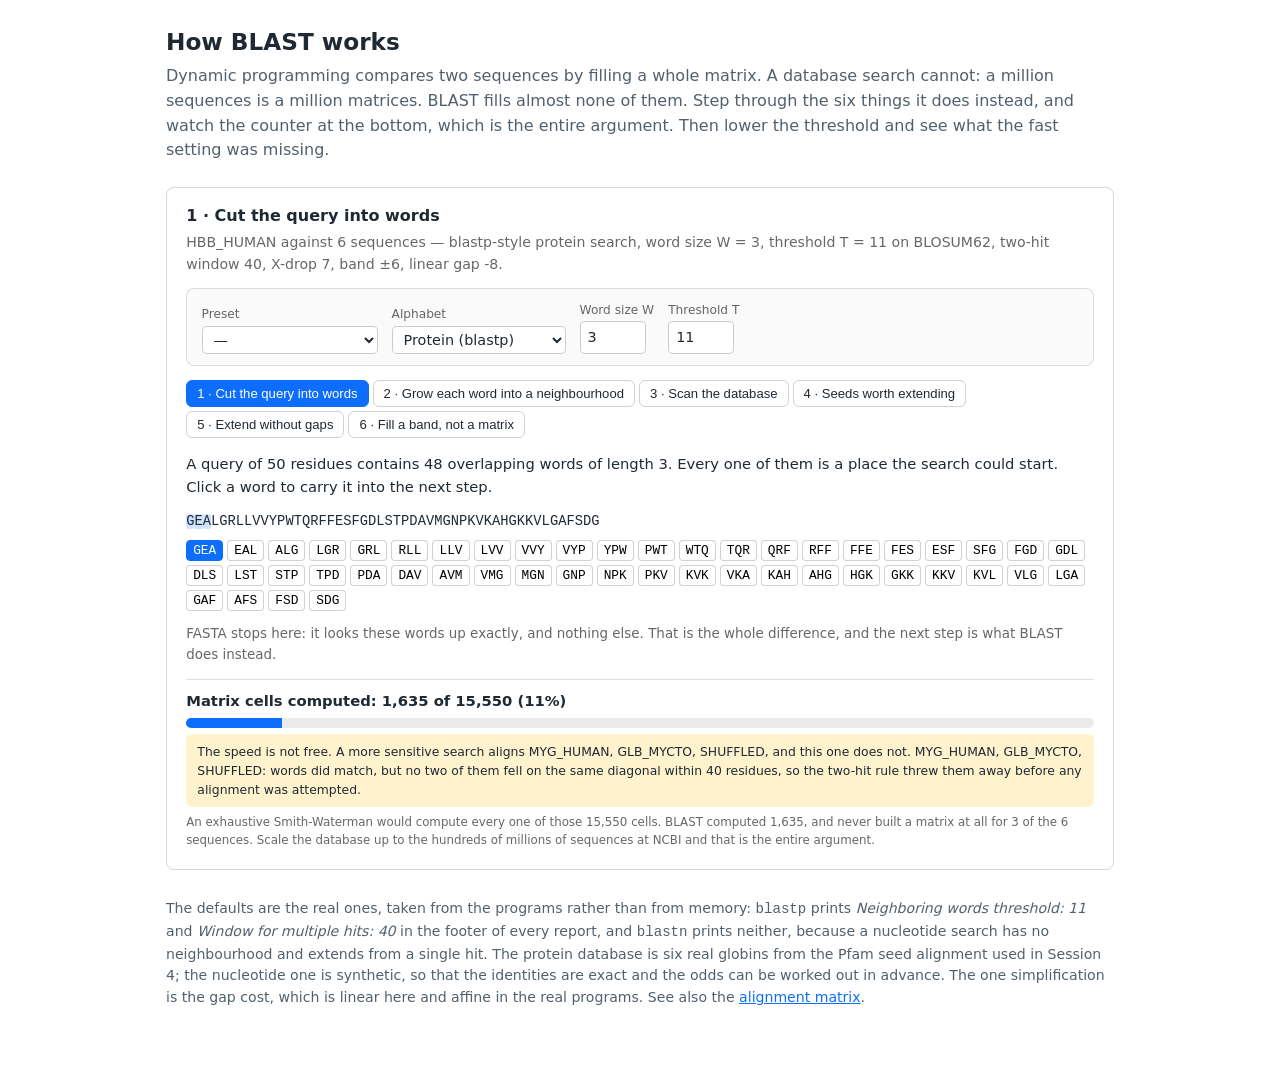
==== blast.html @ 46542a34 "Sync from BioinfoCourse book/ (2026-11-17T12:47:42Z)" ====
<!doctype html>
<html lang="en">
<head>
<meta charset="utf-8">
<meta name="viewport" content="width=device-width, initial-scale=1">
<title>How BLAST works &middot; KB8029</title>
<!--
  The six steps of a BLAST search, run on a database small enough to watch.
  The companion to dp.html: that page fills a whole alignment matrix, this one
  shows how BLAST avoids filling almost all of it.

  Almost nothing here: the settings bar, the step switcher and every panel come
  from js/blast-search.js, which the book pages load too. dp-matrix.js has to
  load first, because blast-search.js borrows its BLOSUM62 rather than keeping
  a second copy.
-->
<script src="js/dp-matrix.js"></script>
<script src="js/blast-search.js"></script>
<style>
  * { box-sizing: border-box; }
  body { margin: 0; background: #fff; color: #1f2933;
         font: 16px/1.55 system-ui, -apple-system, "Segoe UI", sans-serif; }
  main { max-width: 980px; margin: 0 auto; padding: 24px 16px 64px; }
  h1 { font-size: 1.45rem; margin: 0 0 4px; }
  p.sub { color: #52606d; margin: 0 0 1.5em; }
  p.foot { color: #52606d; font-size: 0.88em; margin-top: 2em; }
  a { color: #0d6efd; }
</style>
</head>
<body>
<main>
  <h1>How BLAST works</h1>
  <p class="sub">Dynamic programming compares two sequences by filling a whole matrix. A database search
  cannot: a million sequences is a million matrices. BLAST fills almost none of them. Step through the
  six things it does instead, and watch the counter at the bottom, which is the entire argument.
  Then lower the threshold and see what the fast setting was missing.</p>
  <div id="blast"></div>
  <p class="foot">The defaults are the real ones, taken from the programs rather than from memory:
  <code>blastp</code> prints <em>Neighboring words threshold: 11</em> and <em>Window for multiple
  hits: 40</em> in the footer of every report, and <code>blastn</code> prints neither, because a
  nucleotide search has no neighbourhood and extends from a single hit. The protein database is six
  real globins from the Pfam seed alignment used in Session 4; the nucleotide one is synthetic, so
  that the identities are exact and the odds can be worked out in advance. The one simplification is
  the gap cost, which is linear here and affine in the real programs.
  See also the <a href="dp.html">alignment matrix</a>.</p>
</main>
<script>
renderBLAST("blast", {
  controls: true,
  alphabet: "protein",
  step: 0
});
</script>
</body>
</html>
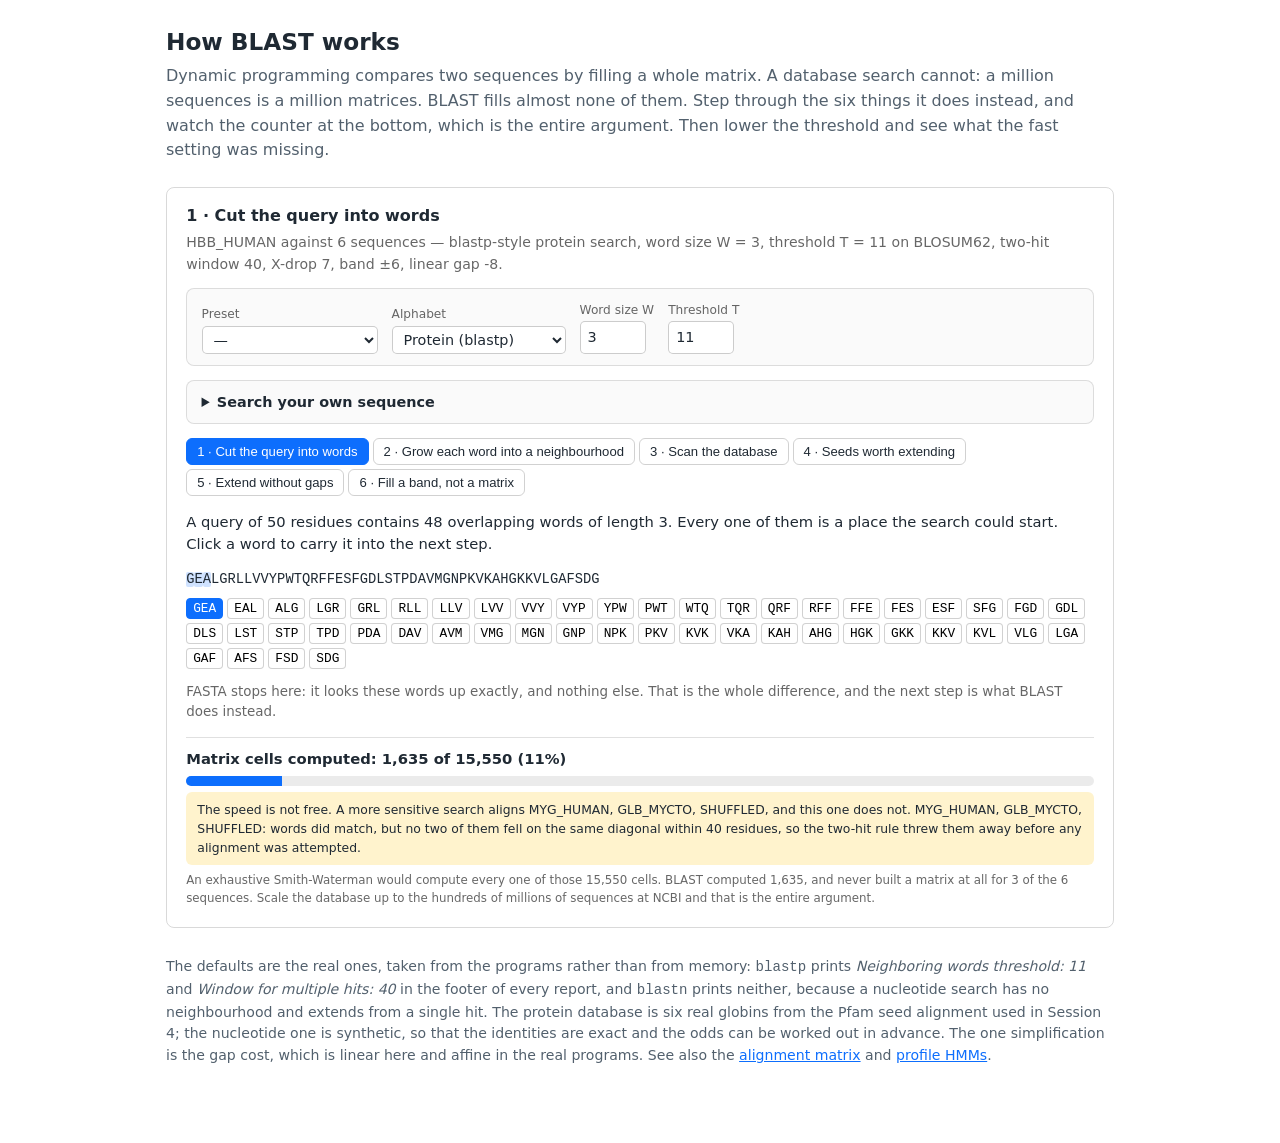
==== commit dafd282e: "Sync from BioinfoCourse book/ (2026-11-17T16:24:56Z)" ====
--- a/blast.html
+++ b/blast.html
@@ -42,7 +42,7 @@
   real globins from the Pfam seed alignment used in Session 4; the nucleotide one is synthetic, so
   that the identities are exact and the odds can be worked out in advance. The one simplification is
   the gap cost, which is linear here and affine in the real programs.
-  See also the <a href="dp.html">alignment matrix</a>.</p>
+  See also the <a href="dp.html">alignment matrix</a> and <a href="hmm.html">profile HMMs</a>.</p>
 </main>
 <script>
 renderBLAST("blast", {
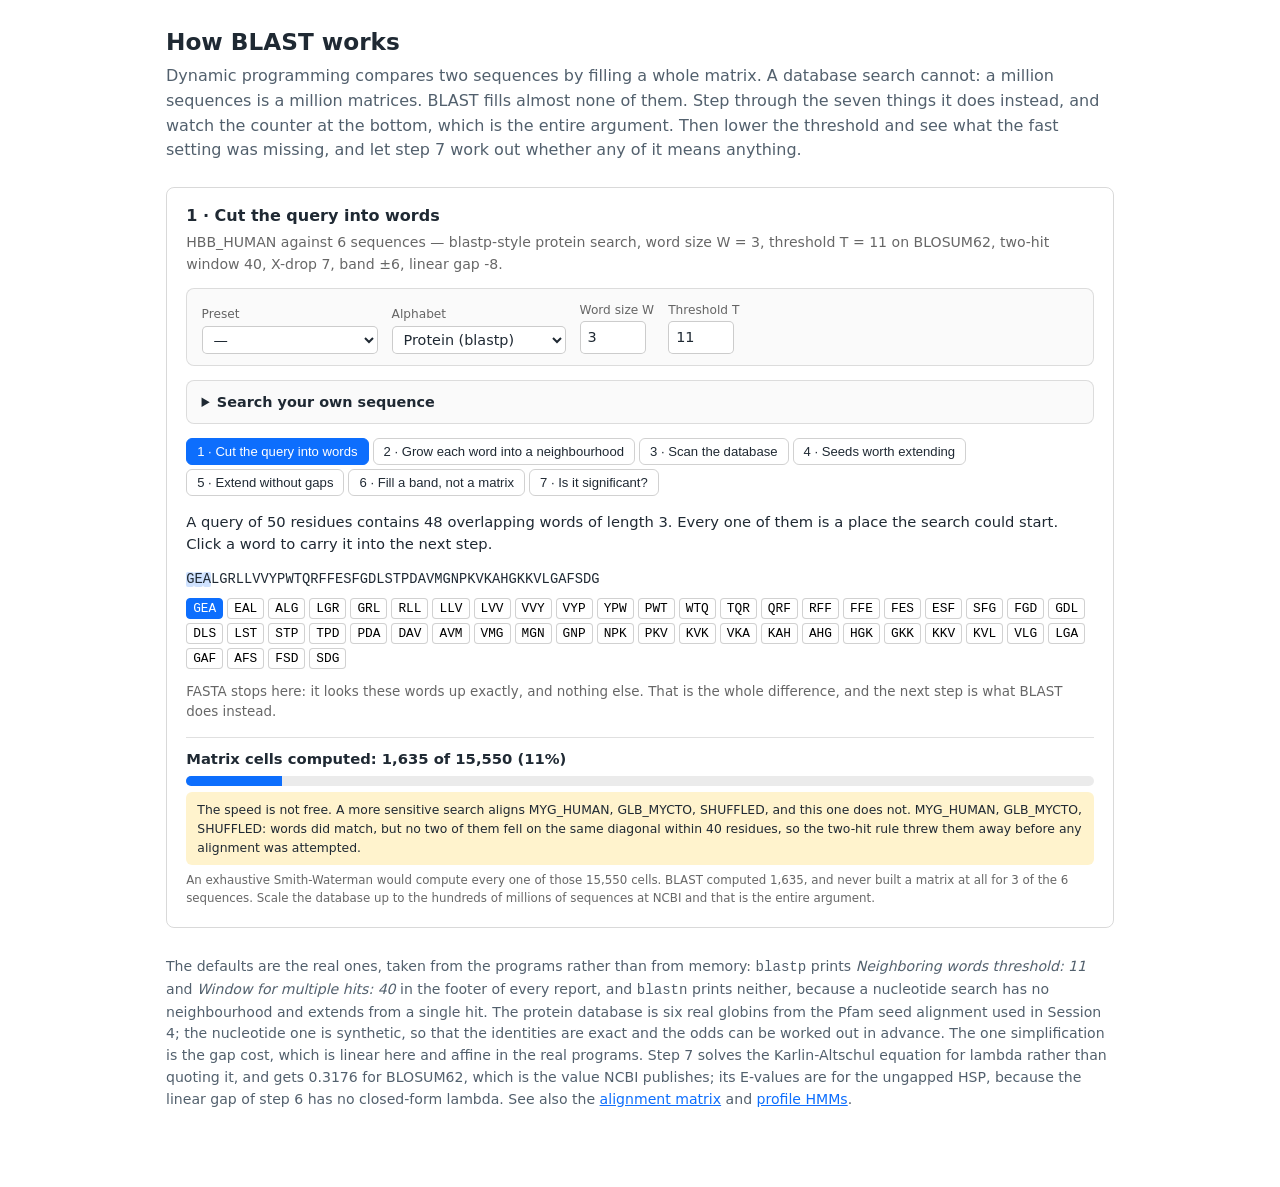
==== commit 24bc9388: "Sync from BioinfoCourse book/ (2026-11-19T13:02:54Z)" ====
--- a/blast.html
+++ b/blast.html
@@ -5,7 +5,7 @@
 <meta name="viewport" content="width=device-width, initial-scale=1">
 <title>How BLAST works &middot; KB8029</title>
 <!--
-  The six steps of a BLAST search, run on a database small enough to watch.
+  The seven steps of a BLAST search, run on a database small enough to watch.
   The companion to dp.html: that page fills a whole alignment matrix, this one
   shows how BLAST avoids filling almost all of it.
 
@@ -32,8 +32,9 @@
   <h1>How BLAST works</h1>
   <p class="sub">Dynamic programming compares two sequences by filling a whole matrix. A database search
   cannot: a million sequences is a million matrices. BLAST fills almost none of them. Step through the
-  six things it does instead, and watch the counter at the bottom, which is the entire argument.
-  Then lower the threshold and see what the fast setting was missing.</p>
+  seven things it does instead, and watch the counter at the bottom, which is the entire argument.
+  Then lower the threshold and see what the fast setting was missing, and let step 7 work out
+  whether any of it means anything.</p>
   <div id="blast"></div>
   <p class="foot">The defaults are the real ones, taken from the programs rather than from memory:
   <code>blastp</code> prints <em>Neighboring words threshold: 11</em> and <em>Window for multiple
@@ -41,7 +42,10 @@
   nucleotide search has no neighbourhood and extends from a single hit. The protein database is six
   real globins from the Pfam seed alignment used in Session 4; the nucleotide one is synthetic, so
   that the identities are exact and the odds can be worked out in advance. The one simplification is
-  the gap cost, which is linear here and affine in the real programs.
+  the gap cost, which is linear here and affine in the real programs. Step 7 solves the
+  Karlin-Altschul equation for lambda rather than quoting it, and gets 0.3176 for BLOSUM62,
+  which is the value NCBI publishes; its E-values are for the ungapped HSP, because the linear
+  gap of step 6 has no closed-form lambda.
   See also the <a href="dp.html">alignment matrix</a> and <a href="hmm.html">profile HMMs</a>.</p>
 </main>
 <script>
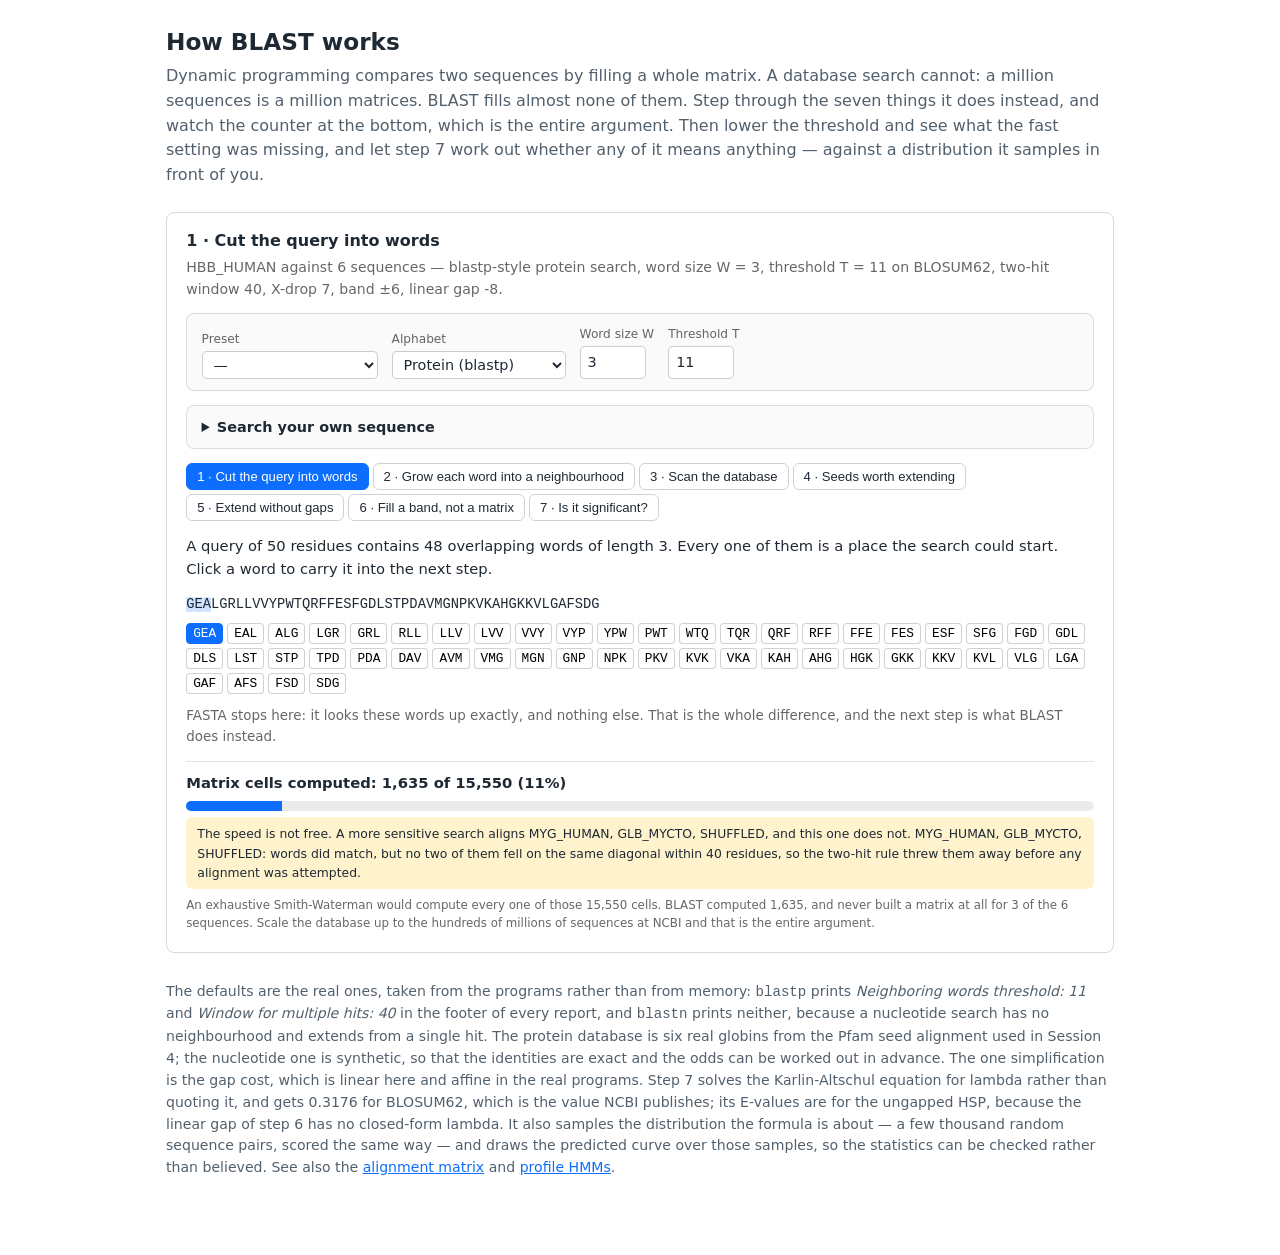
==== commit b2c794f1: "Sync from BioinfoCourse book/ (2026-11-20T10:20:43Z)" ====
--- a/blast.html
+++ b/blast.html
@@ -34,7 +34,7 @@
   cannot: a million sequences is a million matrices. BLAST fills almost none of them. Step through the
   seven things it does instead, and watch the counter at the bottom, which is the entire argument.
   Then lower the threshold and see what the fast setting was missing, and let step 7 work out
-  whether any of it means anything.</p>
+  whether any of it means anything &mdash; against a distribution it samples in front of you.</p>
   <div id="blast"></div>
   <p class="foot">The defaults are the real ones, taken from the programs rather than from memory:
   <code>blastp</code> prints <em>Neighboring words threshold: 11</em> and <em>Window for multiple
@@ -45,7 +45,9 @@
   the gap cost, which is linear here and affine in the real programs. Step 7 solves the
   Karlin-Altschul equation for lambda rather than quoting it, and gets 0.3176 for BLOSUM62,
   which is the value NCBI publishes; its E-values are for the ungapped HSP, because the linear
-  gap of step 6 has no closed-form lambda.
+  gap of step 6 has no closed-form lambda. It also samples the distribution the formula is about
+  &mdash; a few thousand random sequence pairs, scored the same way &mdash; and draws the predicted
+  curve over those samples, so the statistics can be checked rather than believed.
   See also the <a href="dp.html">alignment matrix</a> and <a href="hmm.html">profile HMMs</a>.</p>
 </main>
 <script>
